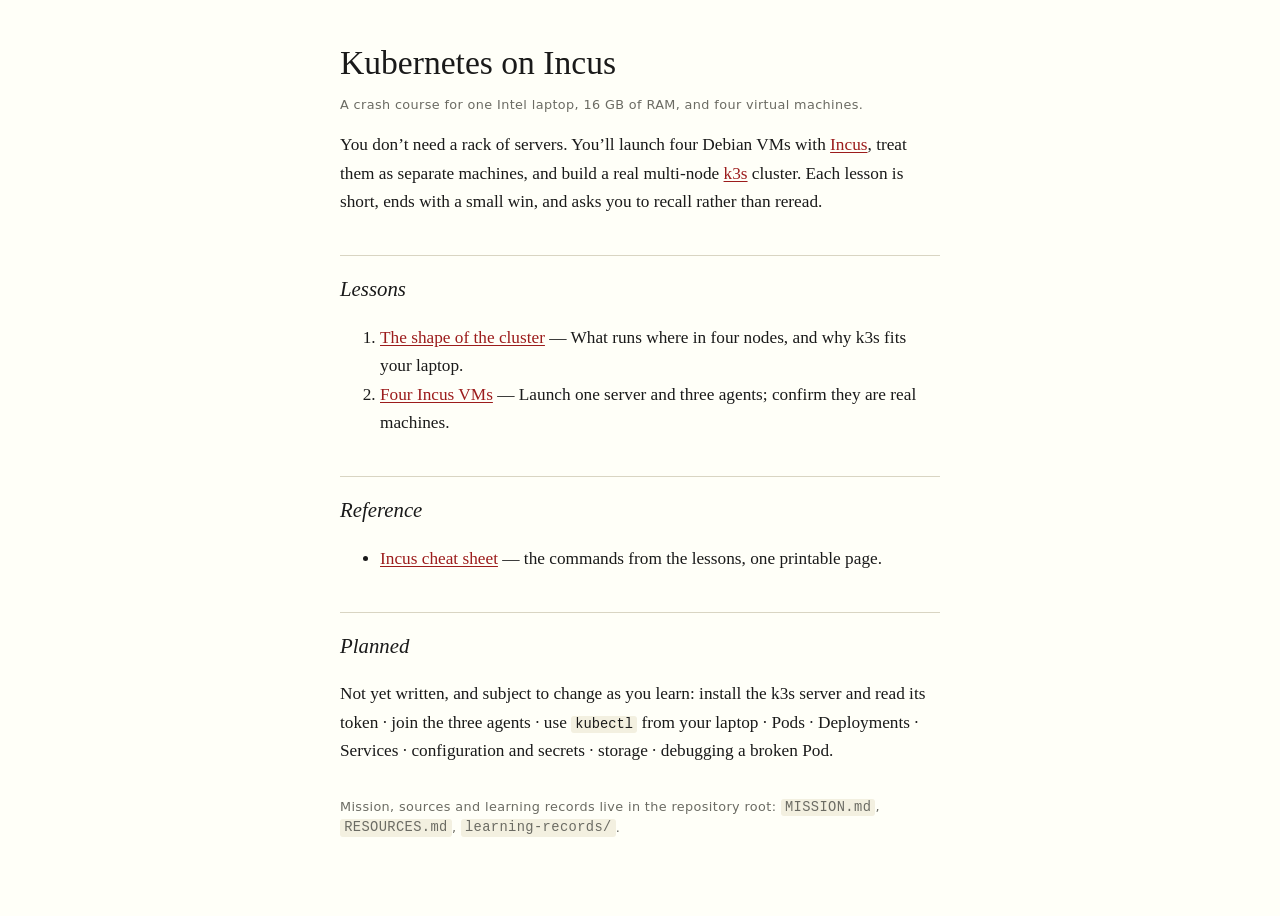
==== index.html @ 0799b962 "Course scaffold, lessons 1-2, incus cheat sheet" ====
<!doctype html>
<html lang="en"><head><meta charset="utf-8"><meta name="viewport" content="width=device-width,initial-scale=1">
<title>Kubernetes on Incus: a crash course</title>
<link rel="stylesheet" href="assets/style.css"></head><body>
<h1>Kubernetes on Incus</h1>
<p class="meta">A crash course for one Intel laptop, 16&nbsp;GB of RAM, and four virtual machines.</p>
<p>You don’t need a rack of servers. You’ll launch four Debian VMs with <a href="https://linuxcontainers.org/incus/">Incus</a>, treat them as separate machines, and build a real multi-node <a href="https://docs.k3s.io/">k3s</a> cluster. Each lesson is short, ends with a small win, and asks you to recall rather than reread.</p>

<h2>Lessons</h2>
<ol id="lesson-list"></ol>

<h2>Reference</h2>
<ul><li><a href="reference/incus-cheatsheet.html">Incus cheat sheet</a> — the commands from the lessons, one printable page.</li></ul>

<h2>Planned</h2>
<p>Not yet written, and subject to change as you learn: install the k3s server and read its token · join the three agents · use <code>kubectl</code> from your laptop · Pods · Deployments · Services · configuration and secrets · storage · debugging a broken Pod.</p>

<p class="foot">Mission, sources and learning records live in the repository root: <code>MISSION.md</code>, <code>RESOURCES.md</code>, <code>learning-records/</code>.</p>
<script src="assets/lessons.js"></script><script src="assets/course.js"></script>
</body></html>
---- assets/style.css ----
:root{color-scheme:light dark;--bg:#fffff8;--fg:#1a1a1a;--mute:#6b6b63;--rule:#d9d5c3;--accent:#9c1c1c;--code:#f3f0e0;--ok:#1a6b2f;--bad:#9c1c1c}
@media(prefers-color-scheme:dark){:root{--bg:#16171b;--fg:#e9e7e0;--mute:#9b9b92;--rule:#34353b;--accent:#ff8f7e;--code:#202128;--ok:#6fcf8a;--bad:#ff8f7e}}
*{box-sizing:border-box}
html{background:var(--bg)}
body{max-width:40rem;margin:0 auto;padding:2.5rem 1.25rem 4rem;color:var(--fg);font:1.08rem/1.65 Georgia,"Iowan Old Style","Palatino Linotype",serif}
h1{font-size:2.1rem;line-height:1.2;font-weight:400;margin:.2rem 0 .4rem}
h2{font-size:1.3rem;font-weight:400;font-style:italic;margin:2.4rem 0 .5rem;border-top:1px solid var(--rule);padding-top:1rem}
.meta,.crumbs,.pager,.foot{font:.8rem/1.4 ui-sans-serif,system-ui,sans-serif;color:var(--mute);letter-spacing:.03em}
.crumbs{margin-bottom:1.5rem}
a{color:var(--accent);text-underline-offset:2px}
.win{border-left:3px solid var(--accent);padding:.1rem 0 .1rem 1rem;margin:1.2rem 0;font-style:italic}
code,pre{font:.86rem/1.5 ui-monospace,"SF Mono",Menlo,Consolas,monospace;background:var(--code);border-radius:3px}
code{padding:.08em .3em}
pre{padding:.8rem 1rem;overflow-x:auto;margin:1rem 0}
pre code{padding:0;background:none}
table{border-collapse:collapse;width:100%;font-size:.95rem;margin:1rem 0}
th,td{text-align:left;padding:.35rem .6rem .35rem 0;border-bottom:1px solid var(--rule)}
th{font:600 .75rem ui-sans-serif,system-ui,sans-serif;text-transform:uppercase;letter-spacing:.06em;color:var(--mute)}
.aside{font-size:.9rem;color:var(--mute);border-top:1px solid var(--rule);border-bottom:1px solid var(--rule);padding:.5rem 0;margin:1.2rem 0}
figure{margin:1.5rem 0}figcaption{font-size:.85rem;color:var(--mute)}
svg text{fill:var(--fg);font:12px ui-sans-serif,system-ui,sans-serif}
svg .box{fill:none;stroke:var(--mute)}svg .hot{stroke:var(--accent);stroke-width:1.5}svg .dim{fill:var(--mute)}
.quiz,.check{border:1px solid var(--rule);border-radius:4px;padding:1rem 1.1rem;margin:1.2rem 0}
.quiz .q{margin:0 0 .6rem;font-weight:bold}
.quiz ol{list-style:none;padding:0;margin:0;display:grid;gap:.4rem}
.quiz button{all:unset;display:block;width:100%;box-sizing:border-box;cursor:pointer;padding:.4rem .7rem;border:1px solid var(--rule);border-radius:3px;font:.95rem ui-sans-serif,system-ui,sans-serif}
.quiz button:hover,.quiz button:focus-visible{border-color:var(--accent)}
.quiz button.right{border-color:var(--ok);color:var(--ok)}.quiz button.wrong{border-color:var(--bad);color:var(--bad)}
.why,.fb{display:none;margin:.7rem 0 0;font-size:.95rem}.why.on,.fb.on{display:block}
.check textarea{width:100%;min-height:7rem;background:var(--code);color:var(--fg);border:1px solid var(--rule);border-radius:3px;padding:.6rem;font:.82rem/1.4 ui-monospace,Menlo,monospace}
.check button{margin-top:.5rem;padding:.35rem .9rem;font:.85rem ui-sans-serif,system-ui,sans-serif;cursor:pointer;background:var(--accent);color:var(--bg);border:0;border-radius:3px}
.fb.ok{color:var(--ok)}.fb.no{color:var(--bad)}
.pager{display:flex;justify-content:space-between;gap:1rem;margin-top:3rem;border-top:1px solid var(--rule);padding-top:1rem}
.foot{margin-top:2rem}
@media print{body{max-width:none;font-size:10.5pt}.quiz,.check,.pager,.crumbs{display:none}a{color:inherit}}
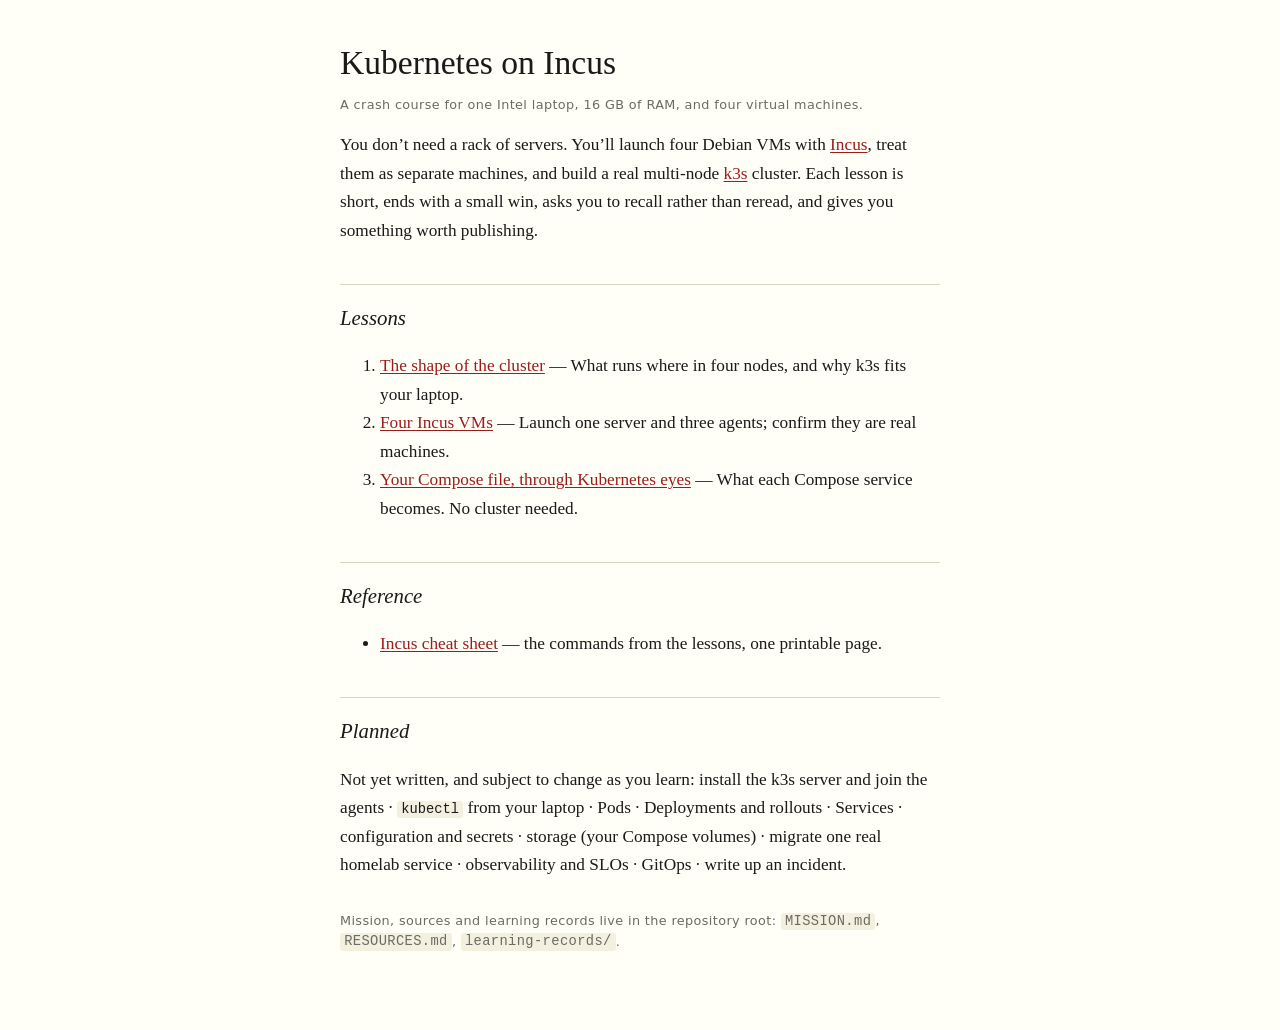
==== commit e1587660: "Confirm mission (SWE to SRE/platform), add sources, publish prompts" ====
--- a/index.html
+++ b/index.html
@@ -4,7 +4,7 @@
 <link rel="stylesheet" href="assets/style.css"></head><body>
 <h1>Kubernetes on Incus</h1>
 <p class="meta">A crash course for one Intel laptop, 16&nbsp;GB of RAM, and four virtual machines.</p>
-<p>You don’t need a rack of servers. You’ll launch four Debian VMs with <a href="https://linuxcontainers.org/incus/">Incus</a>, treat them as separate machines, and build a real multi-node <a href="https://docs.k3s.io/">k3s</a> cluster. Each lesson is short, ends with a small win, and asks you to recall rather than reread.</p>
+<p>You don’t need a rack of servers. You’ll launch four Debian VMs with <a href="https://linuxcontainers.org/incus/">Incus</a>, treat them as separate machines, and build a real multi-node <a href="https://docs.k3s.io/">k3s</a> cluster. Each lesson is short, ends with a small win, asks you to recall rather than reread, and gives you something worth publishing.</p>
 
 <h2>Lessons</h2>
 <ol id="lesson-list"></ol>
@@ -13,7 +13,7 @@
 <ul><li><a href="reference/incus-cheatsheet.html">Incus cheat sheet</a> — the commands from the lessons, one printable page.</li></ul>
 
 <h2>Planned</h2>
-<p>Not yet written, and subject to change as you learn: install the k3s server and read its token · join the three agents · use <code>kubectl</code> from your laptop · Pods · Deployments · Services · configuration and secrets · storage · debugging a broken Pod.</p>
+<p>Not yet written, and subject to change as you learn: install the k3s server and join the agents · <code>kubectl</code> from your laptop · Pods · Deployments and rollouts · Services · configuration and secrets · storage (your Compose volumes) · migrate one real homelab service · observability and SLOs · GitOps · write up an incident.</p>
 
 <p class="foot">Mission, sources and learning records live in the repository root: <code>MISSION.md</code>, <code>RESOURCES.md</code>, <code>learning-records/</code>.</p>
 <script src="assets/lessons.js"></script><script src="assets/course.js"></script>
--- a/assets/style.css
+++ b/assets/style.css
@@ -33,3 +33,6 @@
 .pager{display:flex;justify-content:space-between;gap:1rem;margin-top:3rem;border-top:1px solid var(--rule);padding-top:1rem}
 .foot{margin-top:2rem}
 @media print{body{max-width:none;font-size:10.5pt}.quiz,.check,.pager,.crumbs{display:none}a{color:inherit}}
+.publish{border:1px dashed var(--rule);border-radius:4px;padding:.8rem 1rem;margin:1.5rem 0;font-size:.95rem}
+.publish strong:first-child{font:600 .75rem ui-sans-serif,system-ui,sans-serif;text-transform:uppercase;letter-spacing:.06em;color:var(--mute);display:block;margin-bottom:.3rem}
+@media print{.publish{display:none}}
